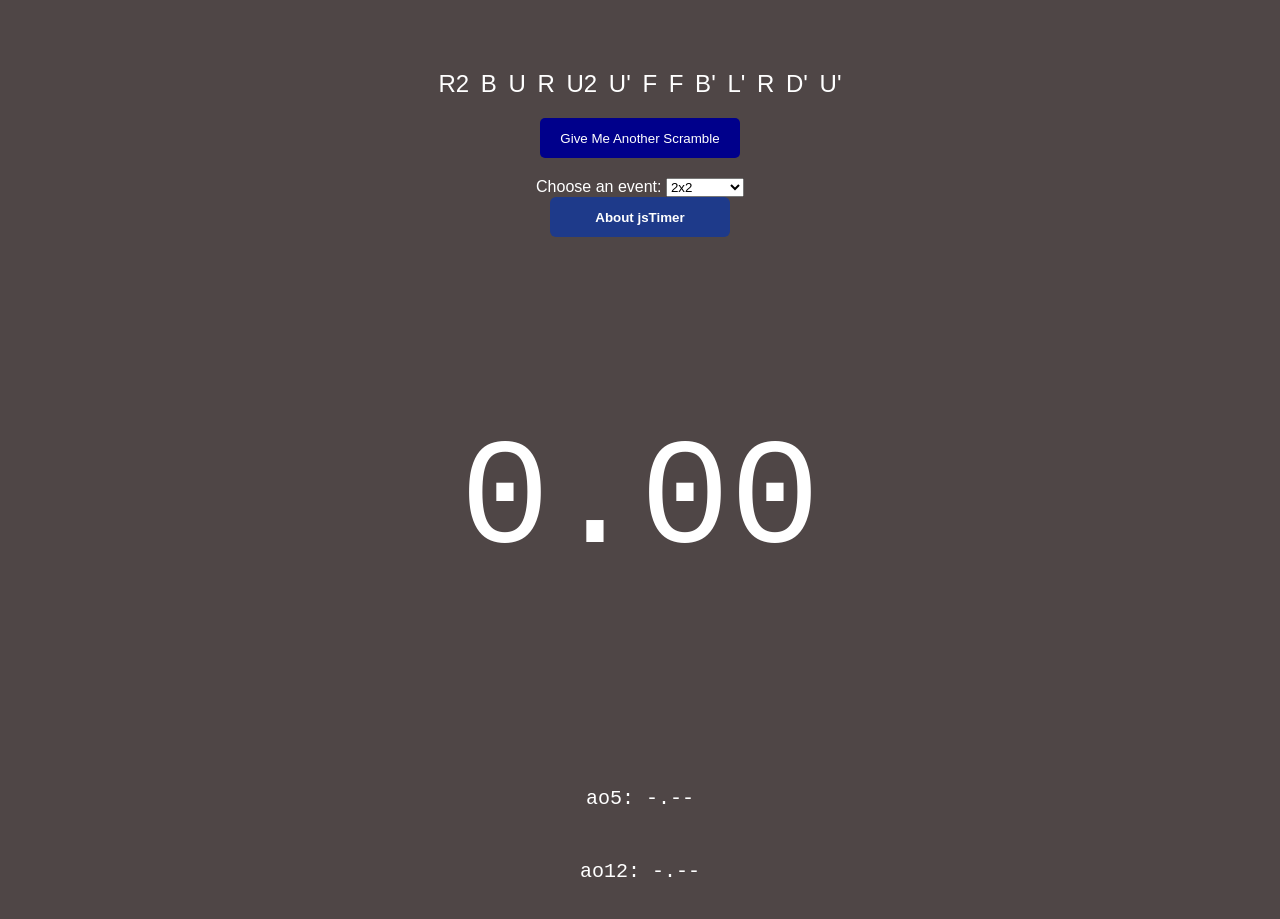
==== index.html @ d5b06bcb "Add files via upload" ====
<!DOCTYPE html>
<html lang="">
  <head>
    <meta charset="utf-8">
    <title></title>
    <link rel="stylesheet" href="styles.css">
  </head>
  <body>
    
    <div class="resetalgsparagraph">
      <p id="algs"></p>
    </div>
    <div class="resetalgs">
      <button id="resetalgs" onclick="refreshAlgs()">Give Me Another Scramble</button>
    </div>

    <label for="events">Choose an event: </label>

    <select name="events" id="events">
      <option value="2x2">2x2</option>
      <option value="3x3">3x3</option>
      <option value="4x4">4x4</option>
      <option value="pyraminx">Pyraminx</option>
    </select>

    <div class="about">
      <button id="aboutbutton" onclick="about()">About jsTimer</button>
      <p id="abouttext"></p>
    </div>

    <div class="timer">
      <p id="timertext">0.00</p>
    </div>
    
    <div class="ao5">
      <p id="ao5text">ao5: -.--</p>
    </div>

    <div class="ao12">
      <p id="ao12text">ao12: -.--</p>
    </div>

    
    
    <script src="main.js"></script>
  </body>
</html>
---- styles.css ----
body {
    background-color: #4F4646;
    font-family: Arial, Helvetica, sans-serif;
    color: white;
    text-align: center;
    margin-top: 50px;
}

.resetalgs {
    display: flex;
    justify-content: center;
    align-items: center;
    margin-bottom: 20px;
}

#resetalgs {
    background-color: darkblue;
    color: white;
    border-radius: 5px;
    width: 200px;
    height: 40px;
    border: none;
    cursor: pointer;
}

#resetalgs:hover {
    background-color: #2563eb;
}

.resetalgsparagraph {
    display: flex;
    justify-content: center;
    align-items: center;
}

#algs {
    font-size: 24px;
    margin: 20px auto;
    max-width: 600px;
    word-spacing: 5px;
}

.timer {
    display: flex;
    justify-content: center;
    align-items: center;
    font-family: monospace;
    margin: 30px auto;
    font-size: 150px; 
}

.ao5 {
    display: flex;
    justify-content: center;
    align-items: center;
    font-family: monospace;
    margin: 10px auto;
    font-size: 20px; 
}

.ao12 {
    display: flex;
    justify-content: center;
    align-items: center;
    font-family: monospace;
    margin: 10px auto;
    font-size: 20px; 
}

.about {
    display: flex;
    justify-content: center;
    align-items: center;
    margin-bottom: 20px;
}

#aboutbutton {
    background-color: #1e3a8a;
    color: white;
    border-radius: 6px;
    width: 180px;
    height: 40px;
    border: none;
    cursor: pointer;
    font-weight: bold;
    transition: background-color 0.2s ease;
}

#aboutbutton:hover {
    background-color: #2563eb;
}
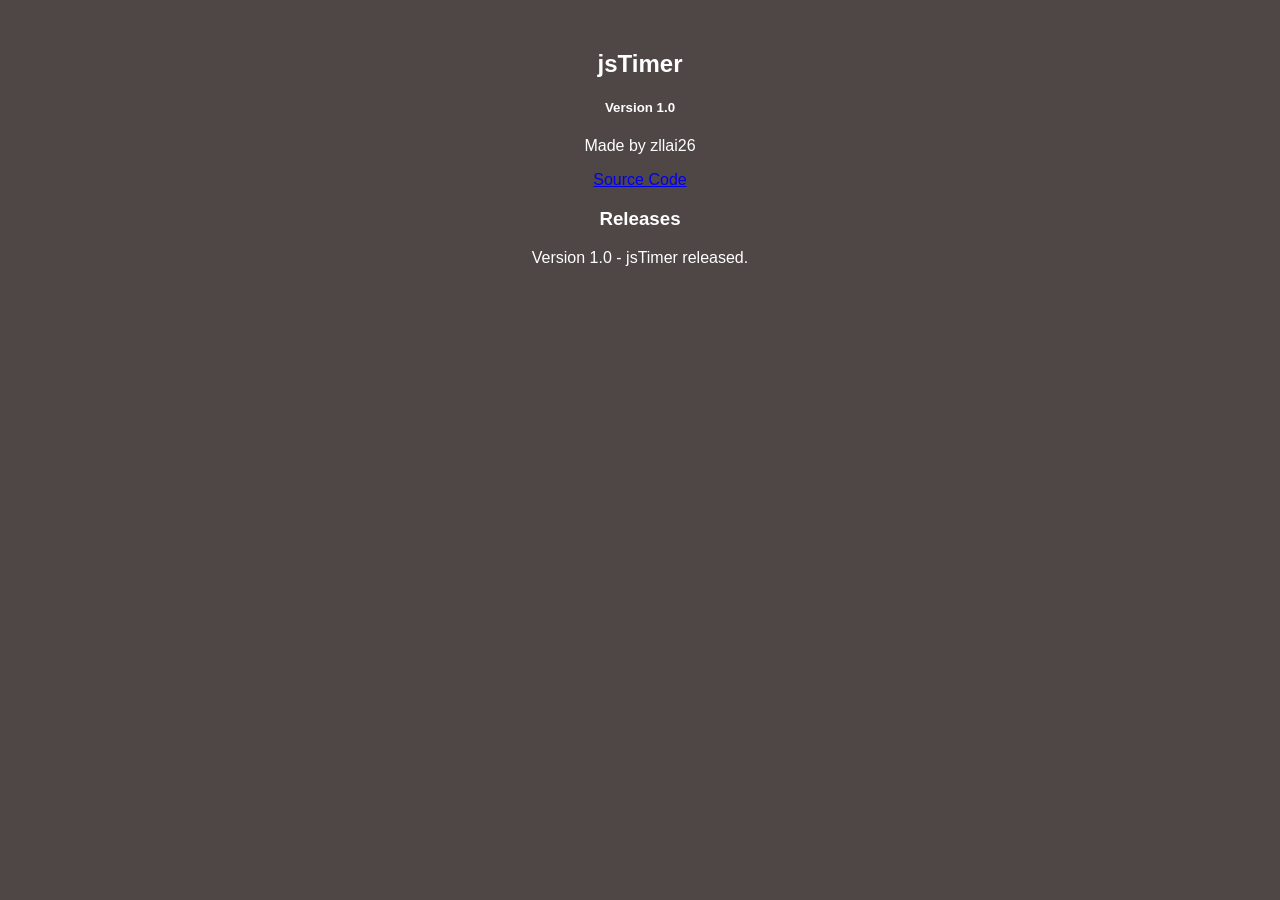
==== commit 67e18963: "Add files via upload" ====
--- a/index.html
+++ b/index.html
@@ -1,47 +1,24 @@
 <!DOCTYPE html>
-<html lang="">
-  <head>
-    <meta charset="utf-8">
-    <title></title>
+<html lang="en">
+<head>
+    <meta charset="UTF-8">
+    <meta name="viewport" content="width=device-width, initial-scale=1.0">
+    <title>jsTimer - About</title>
     <link rel="stylesheet" href="styles.css">
-  </head>
-  <body>
-    
-    <div class="resetalgsparagraph">
-      <p id="algs"></p>
-    </div>
-    <div class="resetalgs">
-      <button id="resetalgs" onclick="refreshAlgs()">Give Me Another Scramble</button>
-    </div>
+</head>
+<body>
 
-    <label for="events">Choose an event: </label>
+    <section class="about-section">
+        <h2>jsTimer</h2>
+        <h5>Version 1.0</h5>
+        <p>Made by zllai26</p>
+        <a href="https://github.com/zllai26/jstimer" target="_blank" rel="noopener noreferrer">Source Code</a>
+    </section>
 
-    <select name="events" id="events">
-      <option value="2x2">2x2</option>
-      <option value="3x3">3x3</option>
-      <option value="4x4">4x4</option>
-      <option value="pyraminx">Pyraminx</option>
-    </select>
+    <section class="releases-section">
+        <h3>Releases</h3>
+        <p>Version 1.0 - jsTimer released.</p>
+    </section>
 
-    <div class="about">
-      <button id="aboutbutton" onclick="about()">About jsTimer</button>
-      <p id="abouttext"></p>
-    </div>
-
-    <div class="timer">
-      <p id="timertext">0.00</p>
-    </div>
-    
-    <div class="ao5">
-      <p id="ao5text">ao5: -.--</p>
-    </div>
-
-    <div class="ao12">
-      <p id="ao12text">ao12: -.--</p>
-    </div>
-
-    
-    
-    <script src="main.js"></script>
-  </body>
+</body>
 </html>
--- a/styles.css
+++ b/styles.css
@@ -6,86 +6,9 @@
     margin-top: 50px;
 }
 
-.resetalgs {
+.aboutsection {
     display: flex;
     justify-content: center;
     align-items: center;
     margin-bottom: 20px;
-}
-
-#resetalgs {
-    background-color: darkblue;
-    color: white;
-    border-radius: 5px;
-    width: 200px;
-    height: 40px;
-    border: none;
-    cursor: pointer;
-}
-
-#resetalgs:hover {
-    background-color: #2563eb;
-}
-
-.resetalgsparagraph {
-    display: flex;
-    justify-content: center;
-    align-items: center;
-}
-
-#algs {
-    font-size: 24px;
-    margin: 20px auto;
-    max-width: 600px;
-    word-spacing: 5px;
-}
-
-.timer {
-    display: flex;
-    justify-content: center;
-    align-items: center;
-    font-family: monospace;
-    margin: 30px auto;
-    font-size: 150px; 
-}
-
-.ao5 {
-    display: flex;
-    justify-content: center;
-    align-items: center;
-    font-family: monospace;
-    margin: 10px auto;
-    font-size: 20px; 
-}
-
-.ao12 {
-    display: flex;
-    justify-content: center;
-    align-items: center;
-    font-family: monospace;
-    margin: 10px auto;
-    font-size: 20px; 
-}
-
-.about {
-    display: flex;
-    justify-content: center;
-    align-items: center;
-    margin-bottom: 20px;
-}
-
-#aboutbutton {
-    background-color: #1e3a8a;
-    color: white;
-    border-radius: 6px;
-    width: 180px;
-    height: 40px;
-    border: none;
-    cursor: pointer;
-    font-weight: bold;
-    transition: background-color 0.2s ease;
-}
-
-#aboutbutton:hover {
-    background-color: #2563eb;
 }
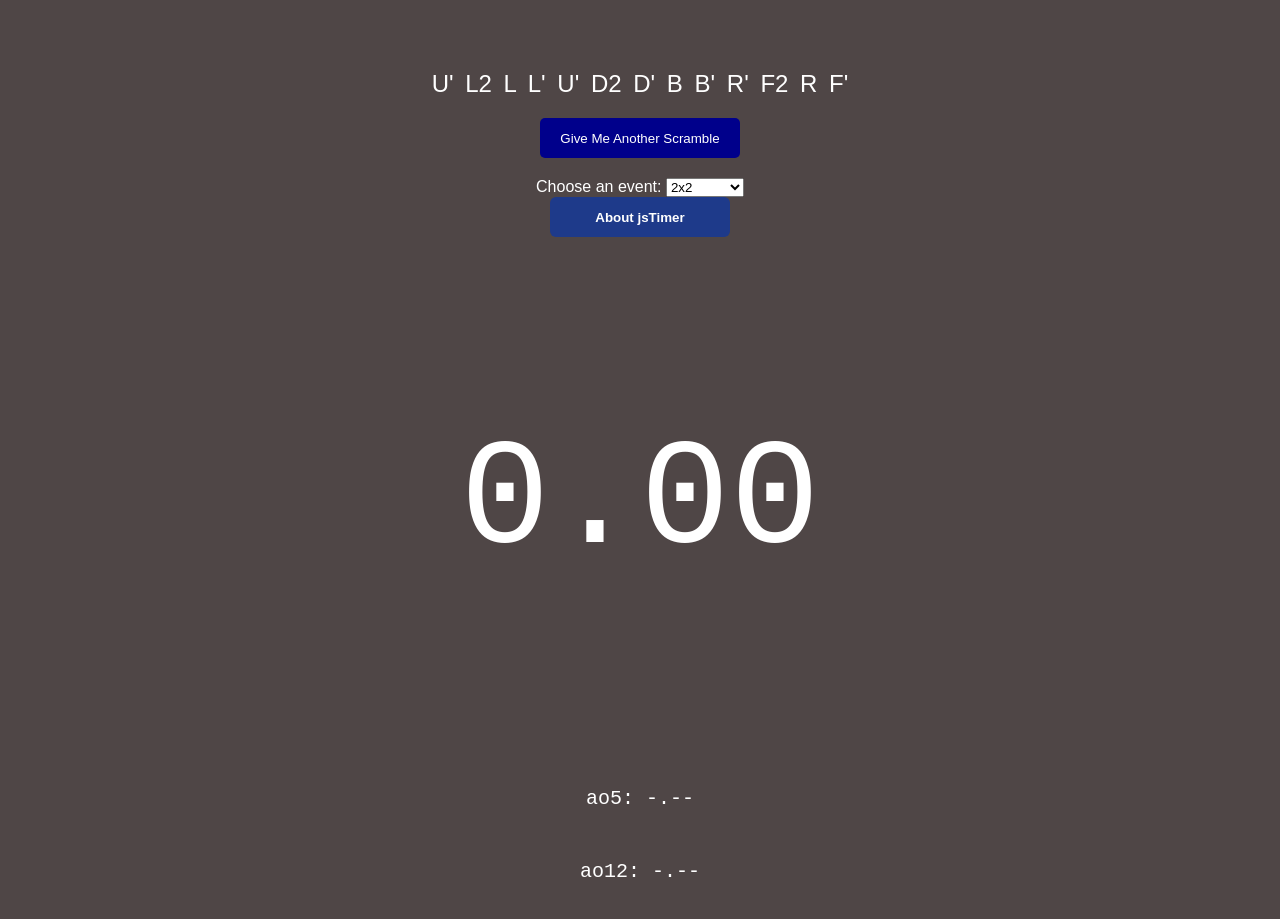
==== commit a80a4e40: "Add files via upload" ====
--- a/index.html
+++ b/index.html
@@ -1,24 +1,47 @@
 <!DOCTYPE html>
-<html lang="en">
-<head>
-    <meta charset="UTF-8">
-    <meta name="viewport" content="width=device-width, initial-scale=1.0">
-    <title>jsTimer - About</title>
+<html lang="">
+  <head>
+    <meta charset="utf-8">
+    <title></title>
     <link rel="stylesheet" href="styles.css">
-</head>
-<body>
+  </head>
+  <body>
+    
+    <div class="resetalgsparagraph">
+      <p id="algs"></p>
+    </div>
+    <div class="resetalgs">
+      <button id="resetalgs" onclick="refreshAlgs()">Give Me Another Scramble</button>
+    </div>
 
-    <section class="about-section">
-        <h2>jsTimer</h2>
-        <h5>Version 1.0</h5>
-        <p>Made by zllai26</p>
-        <a href="https://github.com/zllai26/jstimer" target="_blank" rel="noopener noreferrer">Source Code</a>
-    </section>
+    <label for="events">Choose an event: </label>
 
-    <section class="releases-section">
-        <h3>Releases</h3>
-        <p>Version 1.0 - jsTimer released.</p>
-    </section>
+    <select name="events" id="events">
+      <option value="2x2">2x2</option>
+      <option value="3x3">3x3</option>
+      <option value="4x4">4x4</option>
+      <option value="pyraminx">Pyraminx</option>
+    </select>
 
-</body>
+    <div class="about">
+      <button id="aboutbutton" onclick="about()">About jsTimer</button>
+      <p id="abouttext"></p>
+    </div>
+
+    <div class="timer">
+      <p id="timertext">0.00</p>
+    </div>
+    
+    <div class="ao5">
+      <p id="ao5text">ao5: -.--</p>
+    </div>
+
+    <div class="ao12">
+      <p id="ao12text">ao12: -.--</p>
+    </div>
+
+    
+    
+    <script src="main.js"></script>
+  </body>
 </html>
--- a/styles.css
+++ b/styles.css
@@ -6,9 +6,86 @@
     margin-top: 50px;
 }
 
-.aboutsection {
+.resetalgs {
     display: flex;
     justify-content: center;
     align-items: center;
     margin-bottom: 20px;
+}
+
+#resetalgs {
+    background-color: darkblue;
+    color: white;
+    border-radius: 5px;
+    width: 200px;
+    height: 40px;
+    border: none;
+    cursor: pointer;
+}
+
+#resetalgs:hover {
+    background-color: #2563eb;
+}
+
+.resetalgsparagraph {
+    display: flex;
+    justify-content: center;
+    align-items: center;
+}
+
+#algs {
+    font-size: 24px;
+    margin: 20px auto;
+    max-width: 600px;
+    word-spacing: 5px;
+}
+
+.timer {
+    display: flex;
+    justify-content: center;
+    align-items: center;
+    font-family: monospace;
+    margin: 30px auto;
+    font-size: 150px; 
+}
+
+.ao5 {
+    display: flex;
+    justify-content: center;
+    align-items: center;
+    font-family: monospace;
+    margin: 10px auto;
+    font-size: 20px; 
+}
+
+.ao12 {
+    display: flex;
+    justify-content: center;
+    align-items: center;
+    font-family: monospace;
+    margin: 10px auto;
+    font-size: 20px; 
+}
+
+.about {
+    display: flex;
+    justify-content: center;
+    align-items: center;
+    margin-bottom: 20px;
+}
+
+#aboutbutton {
+    background-color: #1e3a8a;
+    color: white;
+    border-radius: 6px;
+    width: 180px;
+    height: 40px;
+    border: none;
+    cursor: pointer;
+    font-weight: bold;
+    transition: background-color 0.2s ease;
+}
+
+#aboutbutton:hover {
+    background-color: #2563eb;
 }
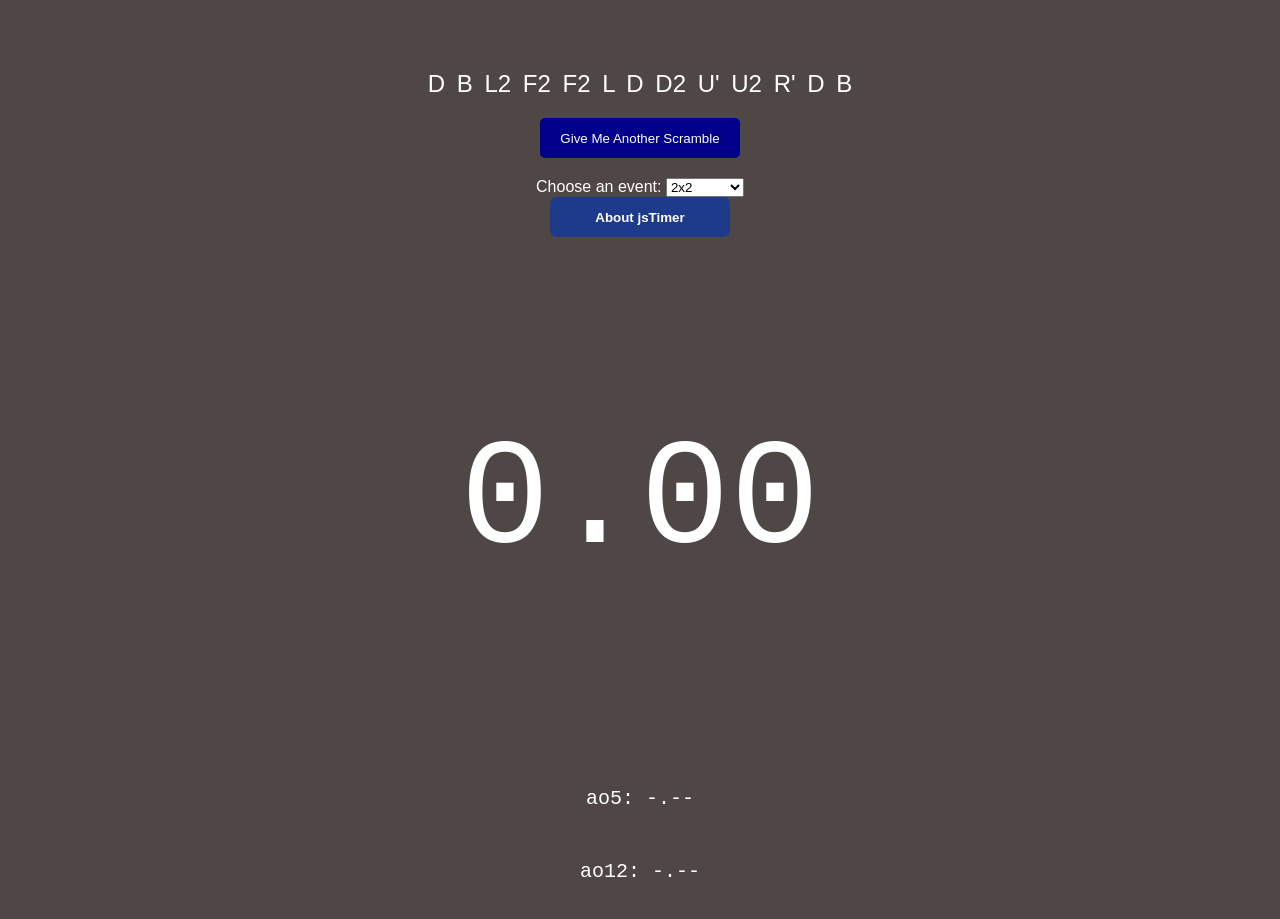
==== commit 9fd009e1: "Add title 'jsTimer' to index.html" ====
--- a/index.html
+++ b/index.html
@@ -2,7 +2,7 @@
 <html lang="">
   <head>
     <meta charset="utf-8">
-    <title></title>
+    <title>jsTimer</title>
     <link rel="stylesheet" href="styles.css">
   </head>
   <body>
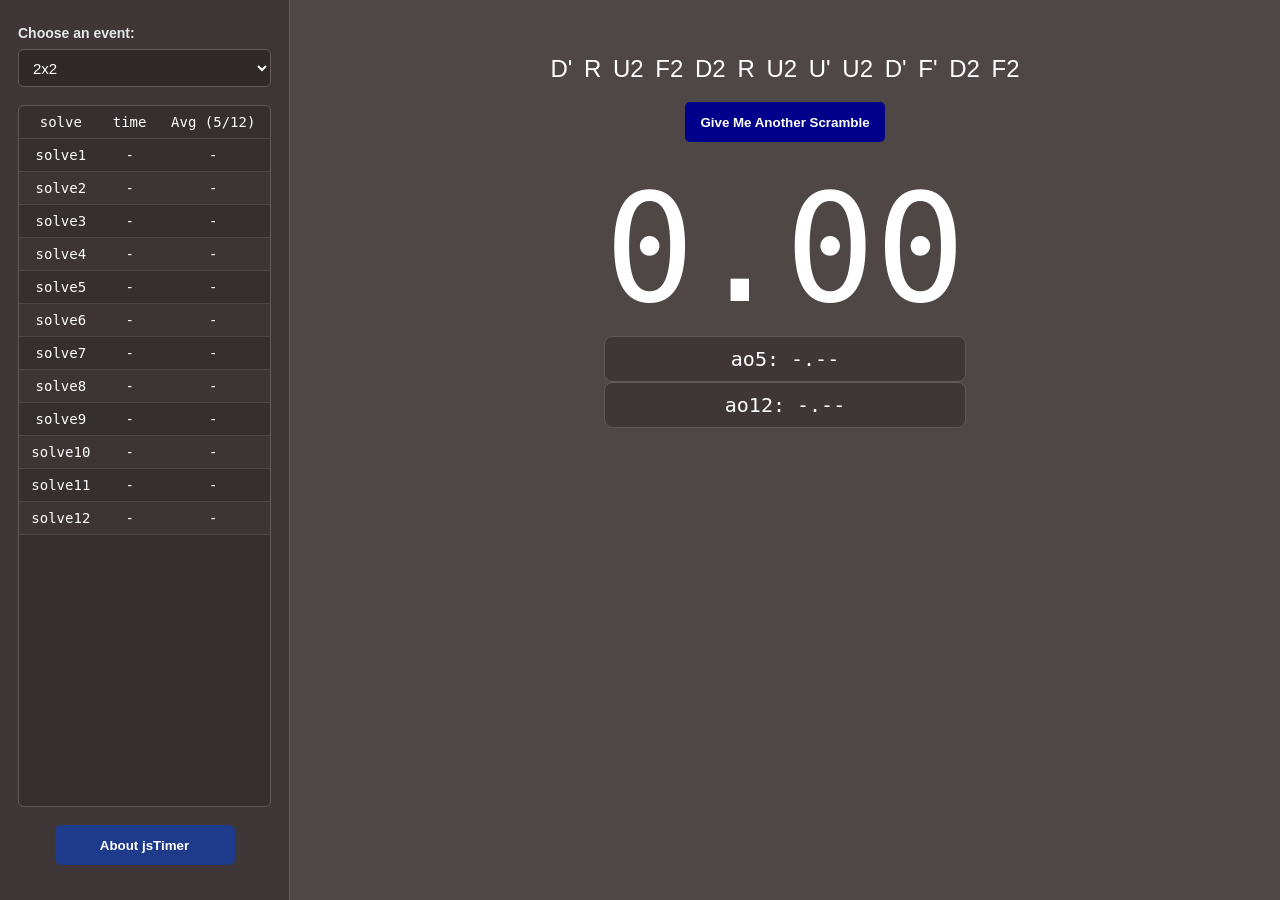
==== commit d532c70e: "Add files via upload" ====
--- a/index.html
+++ b/index.html
@@ -1,47 +1,133 @@
 <!DOCTYPE html>
-<html lang="">
+<html lang="en">
   <head>
     <meta charset="utf-8">
+    <meta name="viewport" content="width=device-width, initial-scale=1.0">
     <title>jsTimer</title>
     <link rel="stylesheet" href="styles.css">
   </head>
   <body>
-    
-    <div class="resetalgsparagraph">
-      <p id="algs"></p>
-    </div>
-    <div class="resetalgs">
-      <button id="resetalgs" onclick="refreshAlgs()">Give Me Another Scramble</button>
+    <div class="app-layout">
+      
+      <aside class="left-sidebar">
+        <div class="event-box">
+          <label for="events">Choose an event: </label>
+          <select name="events" id="events">
+            <option value="2x2">2x2</option>
+            <option value="3x3">3x3</option>
+            <option value="4x4">4x4</option>
+            <option value="pyraminx">Pyraminx</option>
+          </select>
+        </div>
+
+        <div class="table">
+          <table>
+            <thead>
+              <tr>
+                <th>solve</th>
+                <th>time</th>
+                <th>Avg (5/12)</th>
+              </tr>
+            </thead>
+            <tbody>
+              <tr>
+                <th>solve1</th>
+                <th id="time1">-</th>
+                <th>-</th>
+              </tr>
+              <tr>
+                <th>solve2</th>
+                <th id="time2">-</th>
+                <th>-</th>
+              </tr>
+              <tr>
+                <th>solve3</th>
+                <th id="time3">-</th>
+                <th>-</th>
+              </tr>
+              <tr>
+                <th>solve4</th>
+                <th id="time4">-</th>
+                <th>-</th>
+              </tr>
+              <tr>
+                <th>solve5</th>
+                <th id="time5">-</th>
+                <th id="ao5th">-</th>
+              </tr>
+              <tr>
+                <th>solve6</th>
+                <th id="time6">-</th>
+                <th>-</th>
+              </tr>
+              <tr>
+                <th>solve7</th>
+                <th id="time7">-</th>
+                <th>-</th>
+              </tr>
+              <tr>
+                <th>solve8</th>
+                <th id="time8">-</th>
+                <th>-</th>
+              </tr>
+              <tr>
+                <th>solve9</th>
+                <th id="time9">-</th>
+                <th>-</th>
+              </tr>
+              <tr>
+                <th>solve10</th>
+                <th id="time10">-</th>
+                <th>-</th>
+              </tr>
+              <tr>
+                <th>solve11</th>
+                <th id="time11">-</th>
+                <th>-</th>
+              </tr>
+              <tr>
+                <th>solve12</th>
+                <th id="time12">-</th>
+                <th id="ao12th">-</th>
+              </tr>
+            </tbody>
+          </table>
+        </div>
+
+        <div class="about">
+          <button id="aboutbutton" onclick="about()">About jsTimer</button>
+          <p id="abouttext"></p>
+        </div>
+      </aside>
+
+      <main class="main-stage">
+        <header class="scramble-bar">
+          <div class="resetalgsparagraph">
+            <p id="algs">R U R' U' F2 D L2 ...</p>
+          </div>
+          <div class="resetalgs">
+            <button id="resetalgs" onclick="refreshAlgs()">Give Me Another Scramble</button>
+          </div>
+        </header>
+
+        <section class="timer-center">
+          <div class="timer">
+            <p id="timertext">0.00</p>
+          </div>
+
+          <div class="stats-row">
+            <div class="ao5">
+              <p id="ao5text">ao5: -.--</p>
+            </div>
+            <div class="ao12">
+              <p id="ao12text">ao12: -.--</p>
+            </div>
+          </div>
+        </section>
+      </main>
+
     </div>
 
-    <label for="events">Choose an event: </label>
-
-    <select name="events" id="events">
-      <option value="2x2">2x2</option>
-      <option value="3x3">3x3</option>
-      <option value="4x4">4x4</option>
-      <option value="pyraminx">Pyraminx</option>
-    </select>
-
-    <div class="about">
-      <button id="aboutbutton" onclick="about()">About jsTimer</button>
-      <p id="abouttext"></p>
-    </div>
-
-    <div class="timer">
-      <p id="timertext">0.00</p>
-    </div>
-    
-    <div class="ao5">
-      <p id="ao5text">ao5: -.--</p>
-    </div>
-
-    <div class="ao12">
-      <p id="ao12text">ao12: -.--</p>
-    </div>
-
-    
-    
     <script src="main.js"></script>
   </body>
 </html>
--- a/styles.css
+++ b/styles.css
@@ -1,9 +1,145 @@
+* {
+    box-sizing: border-box;
+    margin: 0;
+    padding: 0;
+}
+
 body {
     background-color: #4F4646;
     font-family: Arial, Helvetica, sans-serif;
     color: white;
     text-align: center;
-    margin-top: 50px;
+    height: 100vh;
+    overflow: hidden;
+}
+
+.app-layout {
+    display: flex;
+    height: 100vh;
+    width: 100vw;
+}
+
+.left-sidebar {
+    width: 290px;
+    background-color: #3f3737;
+    border-right: 1px solid #635858;
+    padding: 25px 18px;
+    display: flex;
+    flex-direction: column;
+    gap: 18px;
+}
+
+.event-box {
+    display: flex;
+    flex-direction: column;
+    gap: 8px;
+    text-align: left;
+}
+
+.event-box label {
+    font-size: 14px;
+    font-weight: bold;
+    color: #e5e7eb;
+}
+
+#events {
+    width: 100%;
+    height: 38px;
+    padding: 0 10px;
+    background-color: #2f2929;
+    color: white;
+    border: 1px solid #635858;
+    border-radius: 6px;
+    font-size: 15px;
+    cursor: pointer;
+    outline: none;
+}
+
+#events:hover,
+#events:focus {
+    border-color: #2563eb;
+}
+
+.table {
+    flex: 1;
+    overflow-y: auto;
+    background-color: #362f2f;
+    border: 1px solid #635858;
+    border-radius: 6px;
+}
+
+.table table {
+    width: 100%;
+    border-collapse: collapse;
+    font-family: monospace;
+    font-size: 14px;
+}
+
+.table th {
+    padding: 8px 6px;
+    border-bottom: 1px solid #4F4646;
+    font-weight: normal;
+}
+
+.table tr:nth-child(even) {
+    background-color: #3d3535;
+}
+
+.table tr:hover:not(:first-child) {
+    background-color: #4a4141;
+}
+
+.about {
+    display: flex;
+    flex-direction: column;
+    justify-content: center;
+    align-items: center;
+    gap: 10px;
+}
+
+#aboutbutton {
+    background-color: #1e3a8a;
+    color: white;
+    border-radius: 6px;
+    width: 180px;
+    height: 40px;
+    border: none;
+    cursor: pointer;
+    font-weight: bold;
+    transition: background-color 0.2s ease;
+}
+
+#aboutbutton:hover {
+    background-color: #2563eb;
+}
+
+#abouttext {
+    font-size: 13px;
+    color: #e5e7eb;
+    line-height: 1.4;
+}
+
+.main-stage {
+    flex: 1;
+    display: flex;
+    flex-direction: column;
+    align-items: center;
+    padding-top: 40px;
+    padding-inline: 24px;
+}
+
+.resetalgsparagraph {
+    display: flex;
+    justify-content: center;
+    align-items: center;
+}
+
+#algs {
+    font-size: 24px;
+    margin: 15px auto;
+    max-width: 650px;
+    word-spacing: 5px;
+    min-height: 32px;
 }
 
 .resetalgs {
@@ -21,71 +157,39 @@
     height: 40px;
     border: none;
     cursor: pointer;
+    font-weight: bold;
+    transition: background-color 0.2s ease;
 }
 
 #resetalgs:hover {
     background-color: #2563eb;
 }
 
-.resetalgsparagraph {
-    display: flex;
-    justify-content: center;
-    align-items: center;
-}
-
-#algs {
-    font-size: 24px;
-    margin: 20px auto;
-    max-width: 600px;
-    word-spacing: 5px;
-}
-
 .timer {
+    flex: 1;
     display: flex;
     justify-content: center;
     align-items: center;
     font-family: monospace;
-    margin: 30px auto;
-    font-size: 150px; 
+    font-size: 150px;
+    user-select: none;
 }
 
-.ao5 {
+.stats-group {
+    margin-bottom: 50px;
     display: flex;
-    justify-content: center;
-    align-items: center;
-    font-family: monospace;
-    margin: 10px auto;
-    font-size: 20px; 
+    gap: 30px;
 }
 
+.ao5,
 .ao12 {
     display: flex;
     justify-content: center;
     align-items: center;
     font-family: monospace;
-    margin: 10px auto;
-    font-size: 20px; 
+    background-color: #3f3737;
+    border: 1px solid #635858;
+    padding: 10px 22px;
+    border-radius: 8px;
+    font-size: 20px;
 }
-
-.about {
-    display: flex;
-    justify-content: center;
-    align-items: center;
-    margin-bottom: 20px;
-}
-
-#aboutbutton {
-    background-color: #1e3a8a;
-    color: white;
-    border-radius: 6px;
-    width: 180px;
-    height: 40px;
-    border: none;
-    cursor: pointer;
-    font-weight: bold;
-    transition: background-color 0.2s ease;
-}
-
-#aboutbutton:hover {
-    background-color: #2563eb;
-}
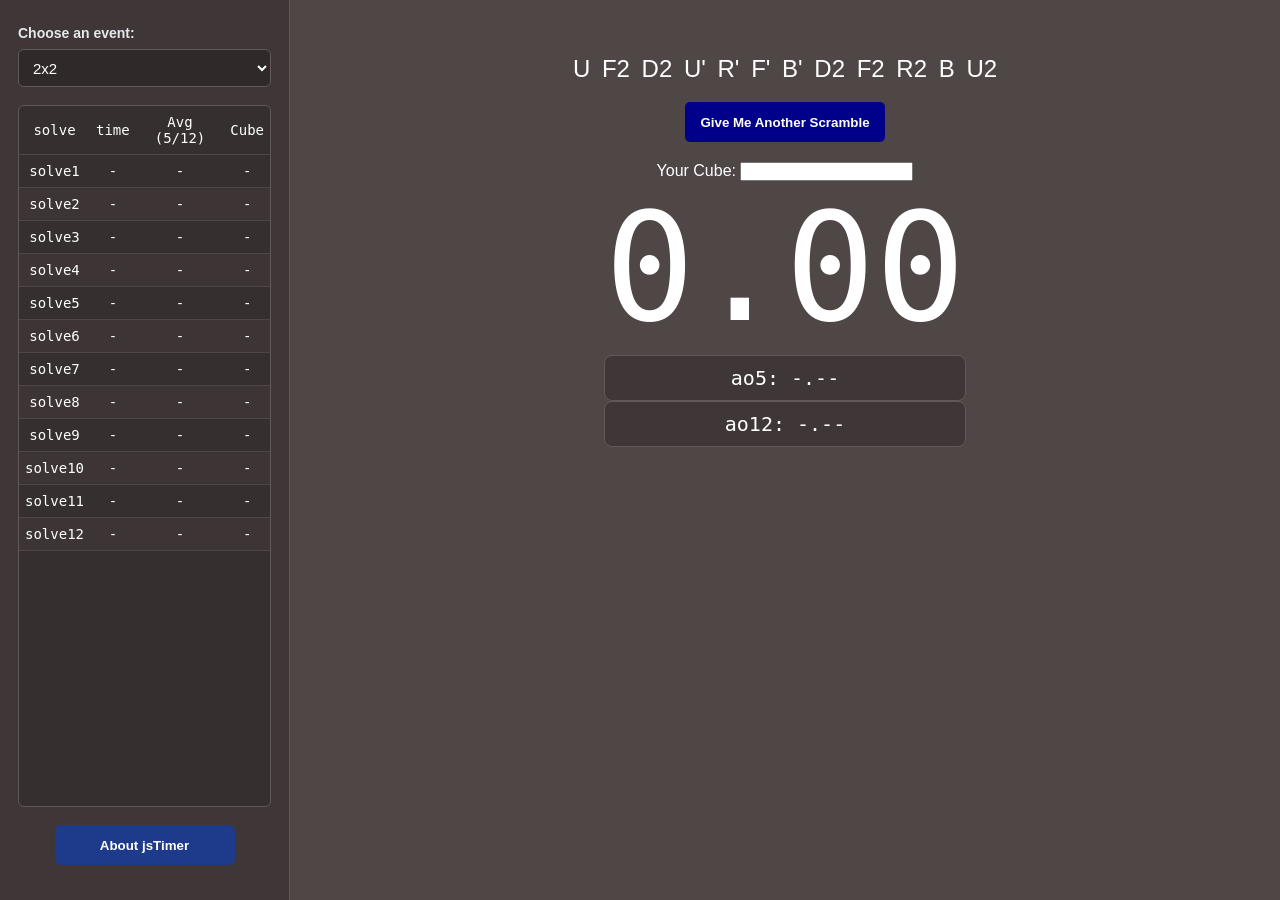
==== commit 0e16ac95: "Add files via upload" ====
--- a/index.html
+++ b/index.html
@@ -27,6 +27,7 @@
                 <th>solve</th>
                 <th>time</th>
                 <th>Avg (5/12)</th>
+                <th>Cube</th>
               </tr>
             </thead>
             <tbody>
@@ -34,61 +35,74 @@
                 <th>solve1</th>
                 <th id="time1">-</th>
                 <th>-</th>
+                <th id="cube1">-</th>
               </tr>
               <tr>
                 <th>solve2</th>
                 <th id="time2">-</th>
                 <th>-</th>
+                <th id="cube2">-</th>
+
               </tr>
               <tr>
                 <th>solve3</th>
                 <th id="time3">-</th>
                 <th>-</th>
+                <th id="cube3">-</th>
               </tr>
               <tr>
                 <th>solve4</th>
                 <th id="time4">-</th>
                 <th>-</th>
+                <th id="cube4">-</th>
               </tr>
               <tr>
                 <th>solve5</th>
                 <th id="time5">-</th>
                 <th id="ao5th">-</th>
+                <th id="cube5">-</th>
               </tr>
               <tr>
                 <th>solve6</th>
                 <th id="time6">-</th>
                 <th>-</th>
+                <th id="cube6">-</th>
               </tr>
               <tr>
                 <th>solve7</th>
                 <th id="time7">-</th>
                 <th>-</th>
+                <th id="cube7">-</th>
               </tr>
               <tr>
                 <th>solve8</th>
                 <th id="time8">-</th>
                 <th>-</th>
+                <th id="cube8">-</th>
               </tr>
               <tr>
                 <th>solve9</th>
                 <th id="time9">-</th>
                 <th>-</th>
+                <th id="cube9">-</th>
               </tr>
               <tr>
                 <th>solve10</th>
                 <th id="time10">-</th>
                 <th>-</th>
+                <th id="cube10">-</th>
               </tr>
               <tr>
                 <th>solve11</th>
                 <th id="time11">-</th>
                 <th>-</th>
+                <th id="cube11">-</th>
               </tr>
               <tr>
                 <th>solve12</th>
                 <th id="time12">-</th>
                 <th id="ao12th">-</th>
+                <th id="cube12">-</th>
               </tr>
             </tbody>
           </table>
@@ -106,8 +120,10 @@
             <p id="algs">R U R' U' F2 D L2 ...</p>
           </div>
           <div class="resetalgs">
-            <button id="resetalgs" onclick="refreshAlgs()">Give Me Another Scramble</button>
+            <button id="resetalgs" onclick="generateScramble()">Give Me Another Scramble</button>
           </div>
+          <label name="cubep" id="cubep">Your Cube:</label>
+          <input name="cube" id="cube">
         </header>
 
         <section class="timer-center">
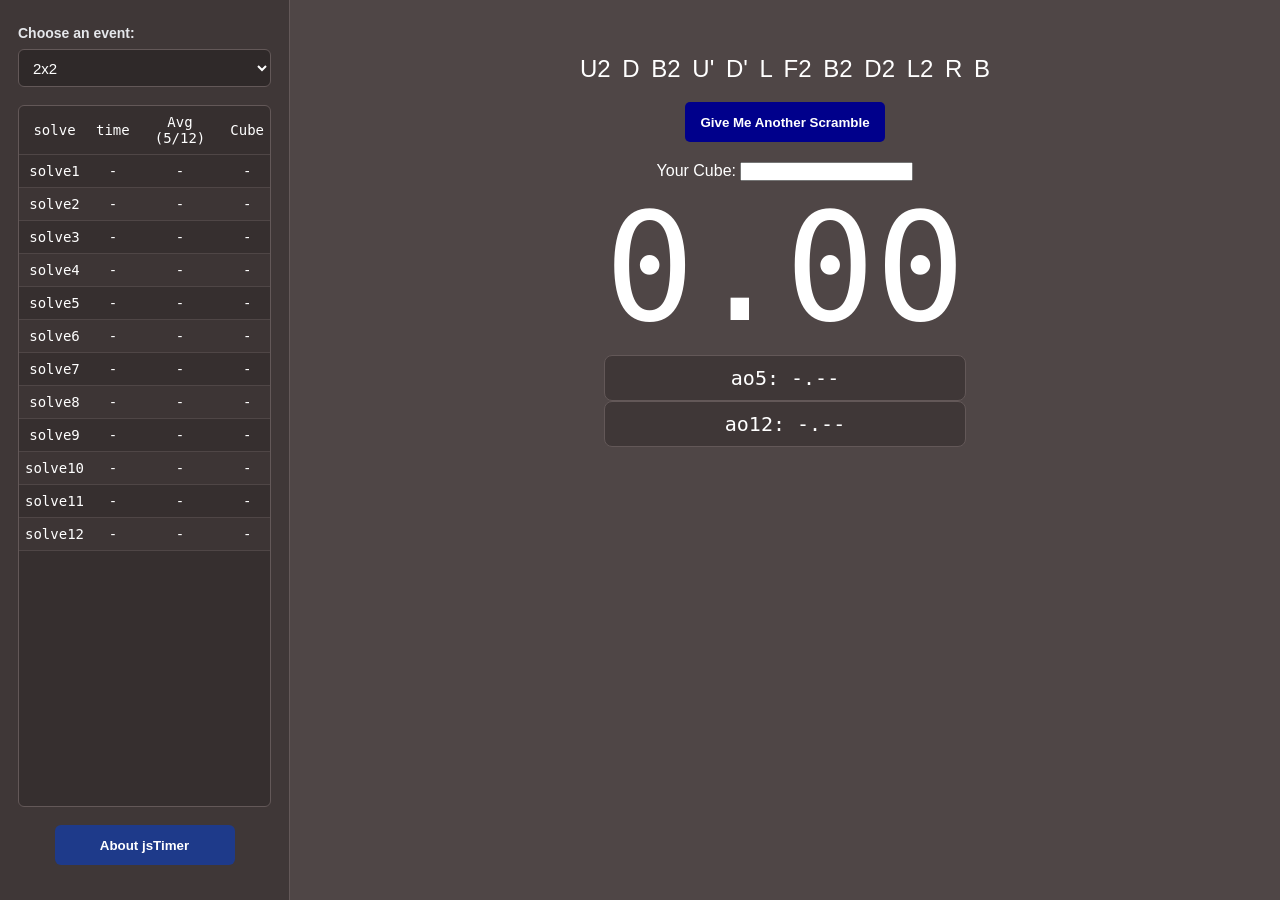
==== commit a557322a: "Add files via upload" ====
--- a/index.html
+++ b/index.html
@@ -140,10 +140,14 @@
             </div>
           </div>
         </section>
+        <br><br>
+        <button id="mobile" onclick="mobileevent()">Touch here to start the process</button>
       </main>
 
     </div>
 
+    
+
     <script src="main.js"></script>
   </body>
 </html>
--- a/styles.css
+++ b/styles.css
@@ -193,3 +193,15 @@
     border-radius: 8px;
     font-size: 20px;
 }
+
+#mobile {
+    background-color: #4F4646;
+    color: white;
+    border-radius: 6px;
+    width: 600px;
+    height: 300px;
+    
+    cursor: pointer;
+    font-weight: bold;
+    transition: background-color 0.2s ease;
+}
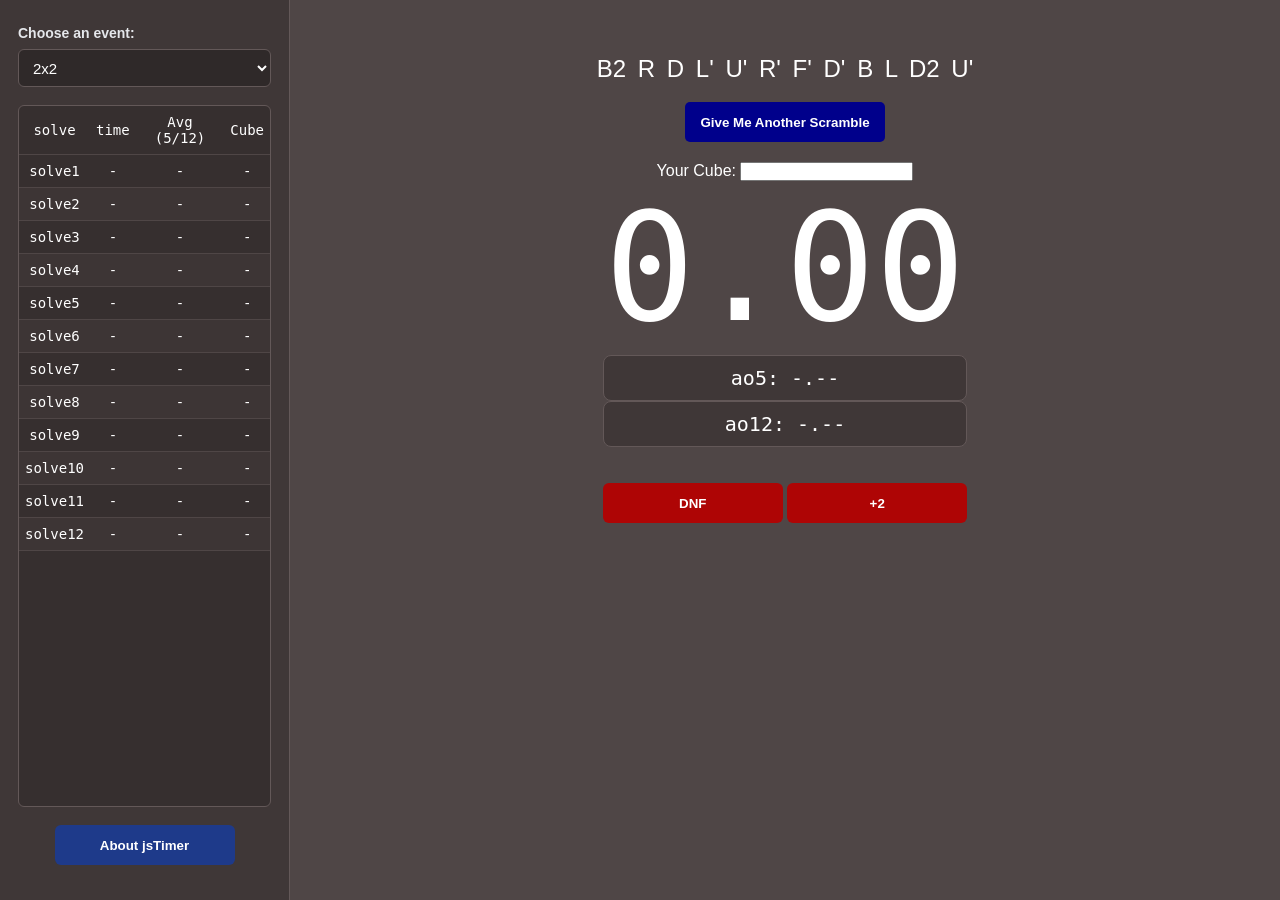
==== commit 7b2e2266: "Add files via upload" ====
--- a/index.html
+++ b/index.html
@@ -139,6 +139,12 @@
               <p id="ao12text">ao12: -.--</p>
             </div>
           </div>
+
+          <br><br>
+          <div class="punishmentsection">
+            <button id="dnfbutton" onclick="dnf()">DNF</button>
+            <button id="plustwobutton" onclick="plustwo()">+2</button>
+          </div>
         </section>
         <br><br>
         <button id="mobile" onclick="mobileevent()">Touch here to start the process</button>
--- a/styles.css
+++ b/styles.css
@@ -204,4 +204,36 @@
     cursor: pointer;
     font-weight: bold;
     transition: background-color 0.2s ease;
+}
+
+#dnfbutton {
+    background-color: #ae0505;
+    color: white;
+    border-radius: 6px;
+    width: 180px;
+    height: 40px;
+    border: none;
+    cursor: pointer;
+    font-weight: bold;
+    transition: background-color 0.2s ease;
+}
+
+#dnfbutton:hover {
+    background-color: #770303;
+}
+
+#plustwobutton {
+    background-color: #ae0505;
+    color: white;
+    border-radius: 6px;
+    width: 180px;
+    height: 40px;
+    border: none;
+    cursor: pointer;
+    font-weight: bold;
+    transition: background-color 0.2s ease;
+}
+
+#plustwobutton:hover {
+    background-color: #770303;
 }
